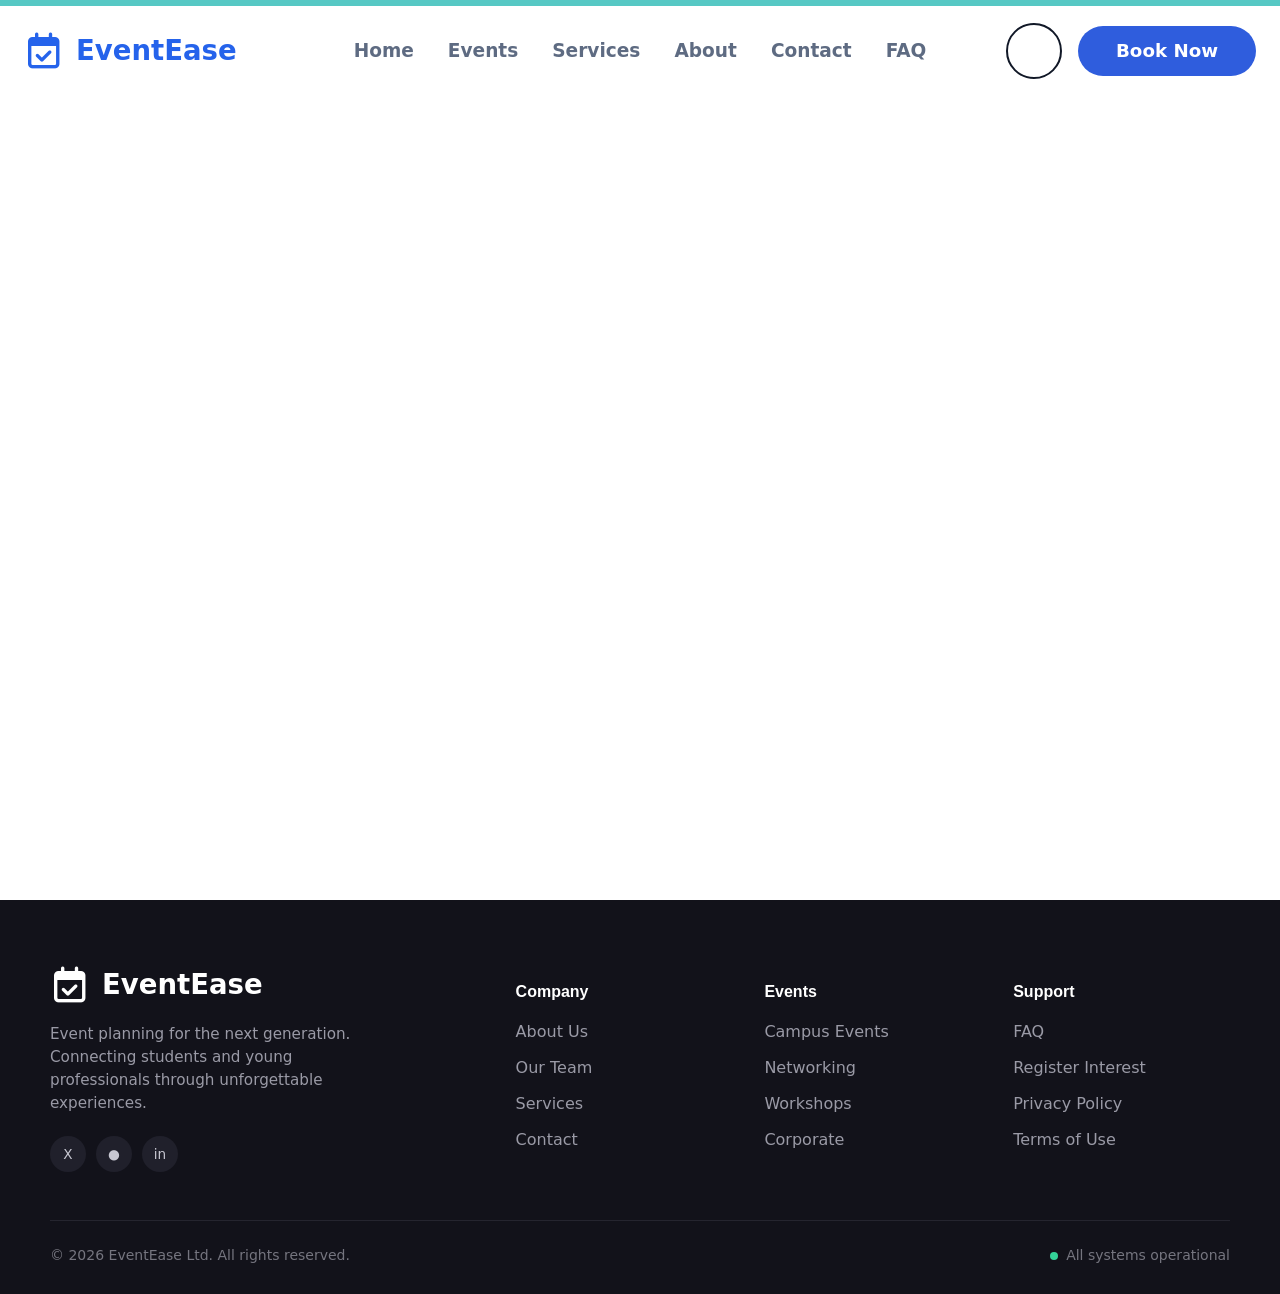
==== index.html @ b03513b5 "Added index files" ====
<!DOCTYPE html>
<html lang="en">
  <head>
    <meta charset="UTF-8" />
    <meta name="viewport" content="width=device-width, initial-scale=1.0" />
    <title>EventEase Home Page</title>
    <meta
      name="description"
      content="EventEase creates unforgettable weddings, parties, corporate functions, and celebrations."
    />
    <link
      rel="stylesheet"
      href="https://cdnjs.cloudflare.com/ajax/libs/font-awesome/6.5.2/css/all.min.css"
    />
    <link rel="stylesheet" href="styles.css" />
    <script src="script.js" defer></script>
  </head>
  <body>
    <!-- NAVBAR -->
    <header class="site-header" data-header>
      <nav class="nav">
        <a class="brand" href="index.html" aria-label="EventEase home">
          <span class="brand-mark" aria-hidden="true">
            <i class="fa-regular fa-calendar-check"></i>
          </span>
          <span class="brand-name">EventEase</span>
        </a>

        <ul class="nav-links" data-mobile-nav>
          <li><a href="index.html">Home</a></li>
          <li><a href="events.html">Events</a></li>
          <li><a href="services.html">Services</a></li>
          <li><a href="about.html">About</a></li>
          <li><a class="active" href="contact.html" aria-current="page">Contact</a></li>
          <li><a href="faq.html">FAQ</a></li>
        </ul>

        <div class="nav-actions">
          <button class="theme-toggle" data-theme-toggle type="button" aria-label="Toggle theme">
            <span data-theme-icon data-icon="moon" aria-hidden="true"></span>
          </button>
          <a class="btn btn-dark nav-cta" id="openPopup" href="#consultPopup">Book Now</a>
          <button class="nav-toggle" data-menu-toggle type="button" aria-label="Open menu" aria-expanded="false">
            <span data-menu-icon data-icon="menu" aria-hidden="true"></span>
          </button>
        </div>
      </nav>
    </header>

    <main>
      <section class="hero section-gradient reveal" id="home">
        <div class="container hero-inner">
          <div class="hero-copy">
            <h1>
              <span class="gradient-text animated-gradient">Create Unforgettable</span>
              <span>Moments</span>
            </h1>
            <p>
              Your premier event planning partner for weddings, parties, corporate functions, and once-in-a-lifetime
              celebrations
            </p>

            <form class="search-form" role="search">
              <span class="search-icon" data-icon="search" aria-hidden="true"></span>
              <label class="sr-only" for="event-search">Search for events, venues, or services</label>
              <input id="event-search" type="search" placeholder="Search for events, venues, or services..." />
            </form>
          </div>

          <div class="stats-grid" aria-label="EventEase highlights">
            <article class="stat-card">
              <span data-icon="calendar" aria-hidden="true"></span>
              <strong>500+</strong>
              <span>Events Planned</span>
            </article>
            <article class="stat-card">
              <span data-icon="users" aria-hidden="true"></span>
              <strong>10k+</strong>
              <span>Happy Clients</span>
            </article>
            <article class="stat-card">
              <span data-icon="sparkles" aria-hidden="true"></span>
              <strong>5+</strong>
              <span>Years Experience</span>
            </article>
          </div>
        </div>
      </section>
    </main>
<!-- Footer -->
  <footer class="site-footer">
    <div class="container footer-grid">
      <div class="footer-brand">
        <a class="brand" href="index.html" aria-label="Nexus home">
          <span class="brand-mark" aria-hidden="true">
            <i class="fa-regular fa-calendar-check"></i>
          </span>
          <span class="brand-name">EventEase</span>
        </a>
        <p class="footer-desc">Event planning for the next generation. Connecting students and young professionals through unforgettable experiences.</p>
        <div class="socials">
          <a href="#" aria-label="X">X</a>
          <a href="#" aria-label="Instagram">●</a>
          <a href="#" aria-label="LinkedIn">in</a>
        </div>
      </div>
      <div class="footer-col">
        <h3>Company</h3>
        <ul>
          <li><a href="about.html">About Us</a></li>
          <li><a href="about.html">Our Team</a></li>
          <li><a href="services.html">Services</a></li>
          <li><a href="contact.html">Contact</a></li>
        </ul>
      </div>
      <div class="footer-col">
        <h3>Events</h3>
        <ul>
          <li><a href="#">Campus Events</a></li>
          <li><a href="#">Networking</a></li>
          <li><a href="#">Workshops</a></li>
          <li><a href="#">Corporate</a></li>
        </ul>
      </div>
      <div class="footer-col">
        <h3>Support</h3>
        <ul>
          <li><a href="faq.html">FAQ</a></li>
          <li><a href="contact.html">Register Interest</a></li>
          <li><a href="#">Privacy Policy</a></li>
          <li><a href="#">Terms of Use</a></li>
        </ul>
      </div>
    </div>
    <div class="container footer-bottom">
      <span>© 2026 EventEase Ltd. All rights reserved.</span>
      <span class="status"><span class="status-dot"></span> All systems operational</span>
    </div>
  </footer>

  <script src="js/faq.js"></script>
</body>
</html>
---- styles.css ----
:root {
  --page: #ffffff;
  --page-soft: #eff6ff;
  --surface: #ffffff;
  --text: #1f2937;
  --muted: #5f6b7a;
  --border: #dbeafe;
  --brand: #2563eb;
  --brand-light: #60a5fa;
  --brand-strong: #1e3a8a;
  --accent: #2563eb;
  --accent-soft: rgba(37, 99, 235, 0.11);
  --accent-glow: rgba(59, 130, 246, 0.4);
  --footer-bg: #12121a;
  --shadow: 0 18px 48px rgba(30, 64, 175, 0.12);
  --radius: 8px;
  --header-height: 96px;
  color-scheme: light;
}

body.dark-mode {
  --page: #020202;
  --page-soft: #101010;
  --surface: #18181b;
  --text: #f4f4f5;
  --muted: #a1a1aa;
  --border: #27272a;
  --brand: #ffa31a;
  --brand-light: #ffcf6b;
  --brand-strong: #cc7a00;
  --accent: #ffa31a;
  --accent-soft: rgba(255, 163, 26, 0.14);
  --accent-glow: rgba(255, 163, 26, 0.48);
  --shadow: 0 18px 48px rgba(0, 0, 0, 0.34);
  color-scheme: dark;
}

* {
  box-sizing: border-box;
}

html {
  scroll-behavior: smooth;
}

body {
  margin: 0;
  min-height: 100vh;
  background: var(--page);
  color: var(--text);
  font-family: Inter, ui-sans-serif, system-ui, -apple-system, BlinkMacSystemFont, "Segoe UI", sans-serif;
  line-height: 1.5;
}

body.menu-open {
  overflow: hidden;
}

img,
svg {
  display: block;
}

a {
  color: inherit;
  text-decoration: none;
}

button,
input {
  font: inherit;
}

.container {
  width: min(100% - 32px, 1180px);
  margin-inline: auto;
}

.sr-only {
  position: absolute;
  width: 1px;
  height: 1px;
  padding: 0;
  margin: -1px;
  overflow: hidden;
  clip: rect(0, 0, 0, 0);
  white-space: nowrap;
  border: 0;
}

.site-header {
  position: fixed;
  inset: 0 0 auto;
  z-index: 20;
  min-height: var(--header-height);
  border-bottom: 1px solid var(--border);
  background: color-mix(in srgb, var(--page) 92%, transparent);
  -webkit-backdrop-filter: blur(14px);
  backdrop-filter: blur(14px);
  transition: border-color 180ms ease, box-shadow 180ms ease, background 180ms ease;
}

.site-header:hover,
.site-header.is-scrolled {
  border-color: var(--accent);
  box-shadow: 0 0 18px 3px var(--accent-glow);
}

.nav-shell {
  width: min(100% - 32px, 1180px);
  height: var(--header-height);
  margin-inline: auto;
  display: flex;
  align-items: center;
  justify-content: space-between;
  gap: 24px;
}

.brand {
  display: inline-flex;
  align-items: center;
  gap: 8px;
}

.brand-icon {
  width: 32px;
  height: 32px;
  color: var(--brand);
}

.brand-name {
  font-size: 1.5rem;
  font-weight: 700;
  background: linear-gradient(90deg, var(--brand), var(--brand-light));
  -webkit-background-clip: text;
  background-clip: text;
  color: transparent;
}

.desktop-nav,
.desktop-actions,
.mobile-actions {
  display: flex;
  align-items: center;
}

.desktop-nav {
  gap: 32px;
}

.desktop-nav a,
.mobile-nav a:not(.button) {
  color: var(--muted);
  transition: color 160ms ease;
}

.desktop-nav a:hover,
.mobile-nav a:hover {
  color: var(--accent);
}

.desktop-actions,
.mobile-actions {
  gap: 12px;
}

.mobile-actions {
  display: none;
}

.icon-button {
  width: 40px;
  height: 40px;
  border: 1px solid var(--accent);
  border-radius: 999px;
  display: inline-grid;
  place-items: center;
  background: transparent;
  color: var(--accent);
  cursor: pointer;
  transition: background 160ms ease, box-shadow 160ms ease, transform 160ms ease;
}

.icon-button:hover {
  background: var(--accent-soft);
  box-shadow: 0 0 12px 2px var(--accent-glow);
}

.icon-button:active,
.button:active {
  transform: translateY(1px);
}

.button {
  display: inline-flex;
  align-items: center;
  justify-content: center;
  min-height: 40px;
  padding: 0 24px;
  border: 0;
  border-radius: 999px;
  cursor: pointer;
  font-weight: 700;
  transition: transform 160ms ease, box-shadow 160ms ease, filter 160ms ease;
}

.primary-button {
  color: #ffffff;
  background: linear-gradient(90deg, var(--brand-strong), var(--brand));
}

.primary-button:hover {
  transform: translateY(-2px);
  box-shadow: 0 12px 28px var(--accent-glow);
  filter: saturate(1.06);
}

.mobile-nav {
  width: 100%;
  padding: 16px;
  border-top: 1px solid var(--border);
  background: var(--page);
  animation: dropIn 180ms ease both;
}

.mobile-nav a {
  display: block;
  padding: 10px 0;
}

.mobile-nav .button {
  margin-top: 8px;
  width: 100%;
}

.hero {
  min-height: 100vh;
  padding: 120px 0 88px;
  display: grid;
  align-items: center;
}

.section-gradient {
  background: linear-gradient(135deg, var(--page-soft), var(--page), var(--page-soft));
}

body.dark-mode .section-gradient {
  background: linear-gradient(135deg, #000000, #171717, #000000);
}

.hero-inner {
  display: grid;
  gap: 48px;
}

.hero-copy {
  max-width: 860px;
  margin-inline: auto;
  text-align: center;
}

.hero h1 {
  margin: 0 0 24px;
  font-size: clamp(3rem, 7vw, 6.7rem);
  line-height: 0.96;
  letter-spacing: 0;
}

.hero h1 span {
  display: block;
}

.hero p {
  max-width: 720px;
  margin: 0 auto 32px;
  color: var(--muted);
  font-size: clamp(1.05rem, 2vw, 1.25rem);
}

.gradient-text {
  background: linear-gradient(90deg, var(--brand), var(--brand-light));
  -webkit-background-clip: text;
  background-clip: text;
  color: transparent;
}

.animated-gradient {
  background-size: 200% 200%;
  animation: gradientMove 3s ease infinite;
}

.search-form {
  position: relative;
  width: min(100%, 680px);
  margin-inline: auto;
}

.search-form input {
  width: 100%;
  min-height: 58px;
  padding: 0 24px 0 56px;
  border: 2px solid color-mix(in srgb, var(--accent) 28%, var(--border));
  border-radius: 999px;
  background: var(--surface);
  color: var(--text);
  box-shadow: var(--shadow);
  outline: none;
  transition: border-color 180ms ease, box-shadow 180ms ease;
}

.search-form input:hover,
.search-form input:focus {
  border-color: var(--accent);
  box-shadow: 0 0 24px 6px var(--accent-glow);
}

.search-form input::placeholder {
  color: color-mix(in srgb, var(--muted) 70%, transparent);
}

.search-icon {
  position: absolute;
  left: 22px;
  top: 50%;
  z-index: 1;
  width: 20px;
  height: 20px;
  color: var(--accent);
  transform: translateY(-50%);
}

.stats-grid {
  width: min(100%, 880px);
  margin-inline: auto;
  display: grid;
  grid-template-columns: repeat(3, minmax(0, 1fr));
  gap: 24px;
}

.stat-card {
  min-height: 176px;
  padding: 28px 20px;
  border: 1px solid color-mix(in srgb, var(--border) 72%, transparent);
  border-radius: var(--radius);
  display: grid;
  justify-items: center;
  align-content: center;
  gap: 8px;
  background: var(--surface);
  box-shadow: var(--shadow);
  text-align: center;
}

.stat-card svg {
  width: 38px;
  height: 38px;
  color: var(--accent);
}

.stat-card strong {
  display: block;
  font-size: 2rem;
  line-height: 1.1;
}

.stat-card span:last-child {
  color: var(--muted);
}

.reveal {
  opacity: 0;
  transform: translateY(26px);
  transition: opacity 650ms ease, transform 650ms ease;
}

.reveal.is-visible {
  opacity: 1;
  transform: translateY(0);
}

[data-icon] svg {
  width: 100%;
  height: 100%;
  stroke-width: 2;
}

@keyframes gradientMove {
  0%,
  100% {
    background-position: 0% 50%;
  }

  50% {
    background-position: 100% 50%;
  }
}

@keyframes dropIn {
  from {
    opacity: 0;
    transform: translateY(-12px);
  }

  to {
    opacity: 1;
    transform: translateY(0);
  }
}

@media (max-width: 960px) {
  .desktop-nav,
  .desktop-actions {
    display: none;
  }

  .mobile-actions {
    display: flex;
  }
}

@media (max-width: 720px) {
  .container,
  .nav-shell {
    width: min(100% - 24px, 1180px);
  }

  .hero {
    padding: 104px 0 64px;
  }

  .hero h1 {
    font-size: clamp(2.7rem, 16vw, 4.6rem);
  }

  .stats-grid {
    grid-template-columns: 1fr;
  }
}

.site-footer {
  background: var(--footer-bg);
  color: #C7C7D1;
  padding: 64px 0 28px;
}
.footer-grid {
  display: grid;
  grid-template-columns: 2fr 1fr 1fr 1fr;
  gap: 32px;
}
.site-footer .brand-name { color: #fff; }
.footer-desc { max-width: 320px; margin: 18px 0 22px; color: #9A9AA6; font-size: 0.95rem; }
.socials { display: flex; gap: 10px; }
.socials a {
  width: 36px;
  height: 36px;
  border-radius: 50%;
  background: #20202B;
  display: inline-flex;
  align-items: center;
  justify-content: center;
  font-size: 0.85rem;
  color: #C7C7D1;
  transition: background 0.15s ease;
}
.socials a:hover { background: #2C2C39; }
.footer-col h3 {
  color: #fff;
  font-family: "Inter", sans-serif;
  font-size: 1rem;
  margin-bottom: 16px;
}
.footer-col ul { list-style: none; margin: 0; padding: 0; display: flex; flex-direction: column; gap: 12px; }
.footer-col a { color: #9A9AA6; transition: color 0.15s ease; }
.footer-col a:hover { color: #fff; }
.footer-bottom {
  display: flex;
  align-items: center;
  justify-content: space-between;
  margin-top: 48px;
  padding-top: 24px;
  border-top: 1px solid #25252F;
  color: #75757F;
  font-size: 0.875rem;
  flex-wrap: wrap;
  gap: 12px;
}
.status { display: inline-flex; align-items: center; gap: 8px; }
.status-dot { width: 8px; height: 8px; border-radius: 50%; background: #34D399; }

.logo{
  display:flex;
  align-items:center;
  gap:15px;
}
.logo-icon{
  width:50px;
  height:50px;
  background:#111;
  color:white;
  display:flex;
  align-items:center;
  justify-content:center;
  border-radius:12px;
  font-size:24px;
}
.logo h1{
  font-size:24px;
  color:#111;
}

/* Replacement navbar */
.site-header {
  border-bottom: 0;
  background: #ffffff;
  -webkit-backdrop-filter: none;
  backdrop-filter: none;
}

.site-header::before {
  content: "";
  position: absolute;
  inset: 0 0 auto;
  height: 6px;
  background: #56c8c4;
}

.site-header:hover,
.site-header.is-scrolled {
  border-color: var(--border);
  box-shadow: 0 10px 22px rgba(37, 99, 235, 0.08);
}

body.dark-mode .site-header {
  background: color-mix(in srgb, var(--page) 92%, transparent);
  -webkit-backdrop-filter: blur(14px);
  backdrop-filter: blur(14px);
}

body.dark-mode .site-header::before {
  background: var(--brand);
}

body.dark-mode .site-header:hover,
body.dark-mode .site-header.is-scrolled {
  border-color: var(--accent);
  box-shadow: 0 0 18px 3px var(--accent-glow);
}

.nav {
  width: min(100% - 48px, 1500px);
  min-height: var(--header-height);
  margin-inline: auto;
  display: grid;
  grid-template-columns: minmax(240px, 1fr) auto minmax(240px, 1fr);
  align-items: center;
  gap: 24px;
  padding-top: 6px;
}

.brand {
  gap: 12px;
  justify-self: start;
}

.brand-mark {
  width: 40px;
  height: 40px;
  display: inline-grid;
  place-items: center;
  color: var(--brand);
  font-size: 36px;
}

.brand-mark svg {
  width: 36px;
  height: 36px;
}

.brand-name {
  background: none;
  -webkit-background-clip: initial;
  background-clip: initial;
  color: var(--brand);
  font-size: 1.72rem;
  font-weight: 800;
}

.nav-links {
  margin: 0;
  padding: 0;
  list-style: none;
  display: flex;
  align-items: center;
  justify-content: center;
  gap: 34px;
  color: #5e6b82;
  font-size: 1.16rem;
  font-weight: 700;
  justify-self: center;
}

.nav-links a {
  display: inline-flex;
  align-items: center;
  min-height: 44px;
  transition: color 160ms ease;
}

.nav-links a:hover {
  color: var(--accent);
}

.nav-links a.active {
  color: inherit;
}

.nav-actions {
  display: flex;
  align-items: center;
  justify-content: flex-end;
  gap: 16px;
  justify-self: end;
}

.btn {
  display: inline-flex;
  align-items: center;
  justify-content: center;
  min-height: 50px;
  min-width: 178px;
  padding: 0 32px;
  border-radius: 999px;
  font-weight: 700;
  font-size: 1.14rem;
}

.btn-dark {
  color: #ffffff;
  background: #2f5ddd;
  box-shadow: none;
}

.theme-toggle {
  flex: 0 0 auto;
  width: 56px;
  height: 56px;
  border: 2px solid #111827;
  border-radius: 999px;
  display: inline-grid;
  place-items: center;
  background: #ffffff;
  color: var(--brand);
  cursor: pointer;
  transition: background 160ms ease, transform 160ms ease;
}

.theme-toggle:hover {
  background: var(--accent-soft);
}

.theme-toggle:active,
.btn:active {
  transform: translateY(1px);
}

.theme-toggle [data-icon],
.theme-toggle svg {
  width: 30px;
  height: 30px;
}

body.dark-mode .theme-toggle {
  background: #ffffff;
}

.nav-toggle {
  width: 42px;
  height: 42px;
  border: 1px solid var(--accent);
  border-radius: 999px;
  display: none;
  place-items: center;
  background: transparent;
  color: var(--accent);
  cursor: pointer;
}

.nav-toggle [data-icon],
.nav-toggle svg {
  width: 22px;
  height: 22px;
}

@media (max-width: 760px) {
  .nav {
    width: min(100% - 24px, 1500px);
    display: flex;
    gap: 12px;
  }

  .nav-toggle {
    display: inline-grid;
  }

  .nav-actions .nav-cta {
    display: none;
  }

  .theme-toggle {
    width: 42px;
    height: 42px;
  }

  .theme-toggle [data-icon],
  .theme-toggle svg {
    width: 24px;
    height: 24px;
  }

  .nav-actions {
    margin-left: auto;
    gap: 10px;
  }

  .nav-links {
    position: absolute;
    top: 100%;
    left: 12px;
    right: 12px;
    display: none;
    flex-direction: column;
    align-items: stretch;
    gap: 0;
    padding: 10px 16px 16px;
    border: 1px solid var(--border);
    border-top: 0;
    border-radius: 0 0 18px 18px;
    background: var(--page);
    box-shadow: 0 18px 36px rgba(15, 23, 42, 0.12);
  }

  body.menu-open .nav-links {
    display: flex;
  }

  .nav-links a {
    min-height: 44px;
  }
}

@media (min-width: 761px) {
  .nav-links[hidden] {
    display: flex !important;
  }
}

.site-footer .brand-name,
.site-footer .brand-mark {
  color: #ffffff;
}
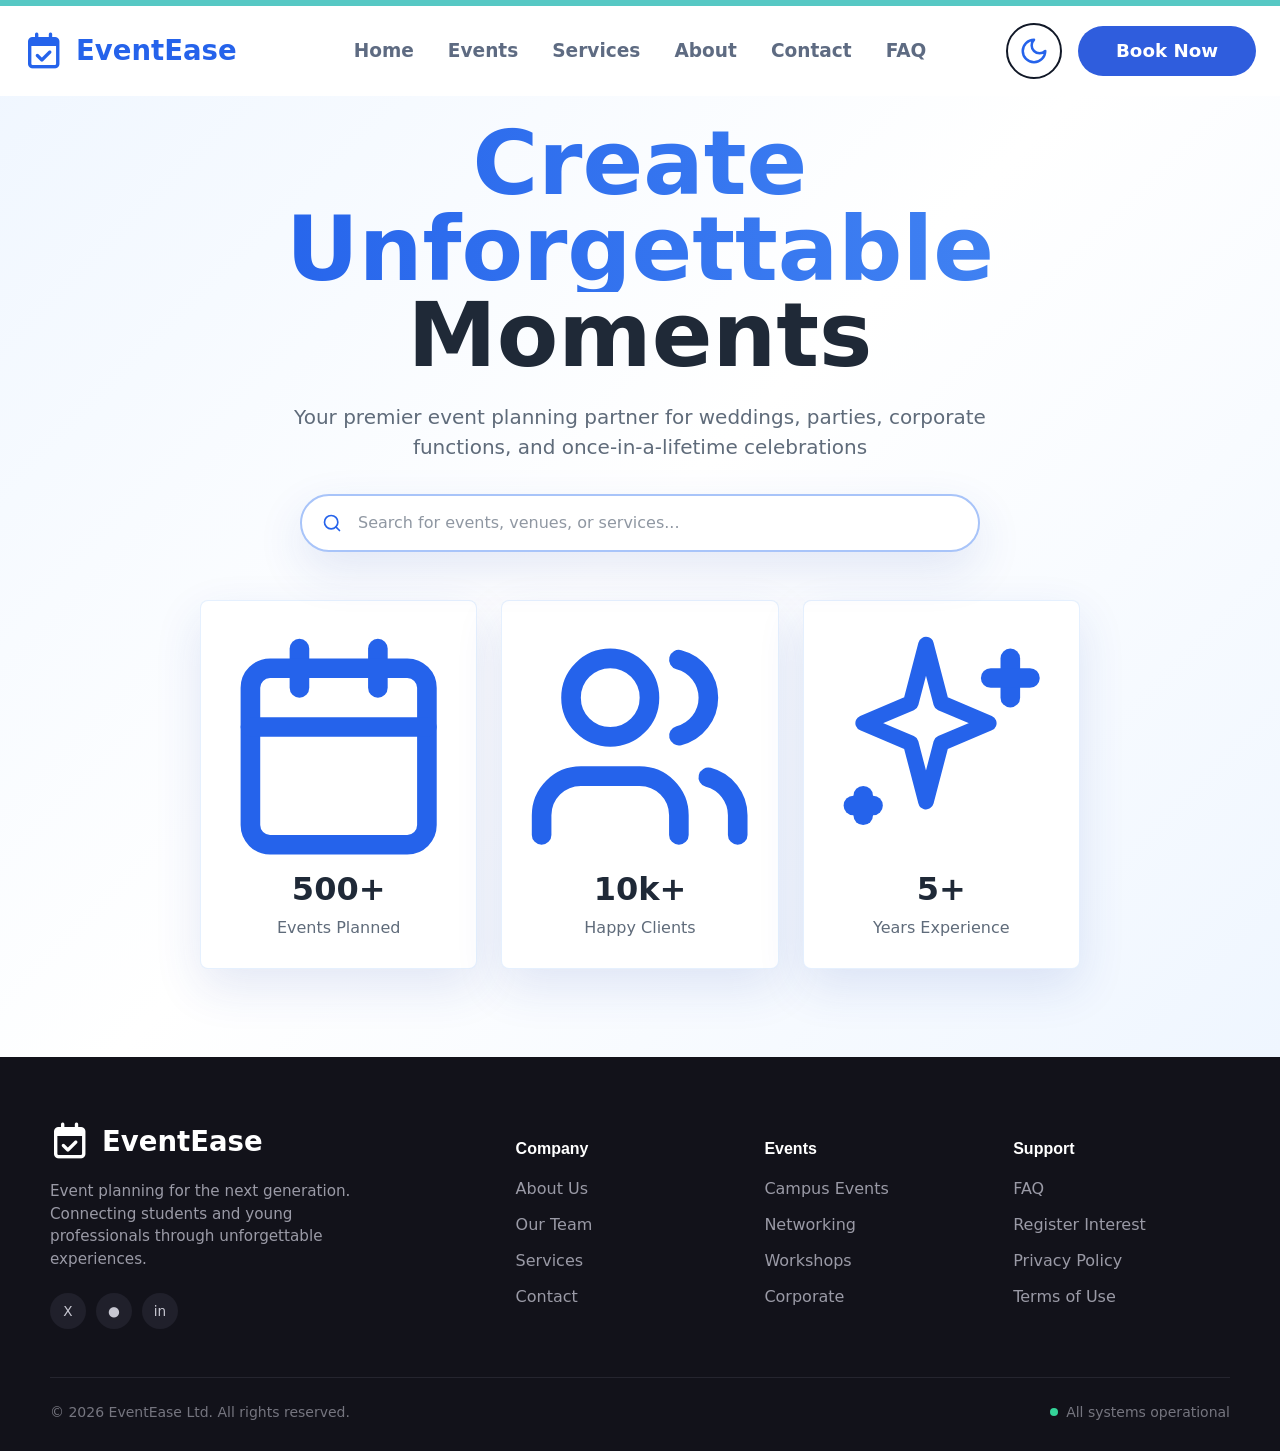
==== commit 02e7f0f2: "Updated index.html" ====
--- a/index.html
+++ b/index.html
@@ -138,6 +138,6 @@
     </div>
   </footer>
 
-  <script src="js/faq.js"></script>
+  
 </body>
 </html>
